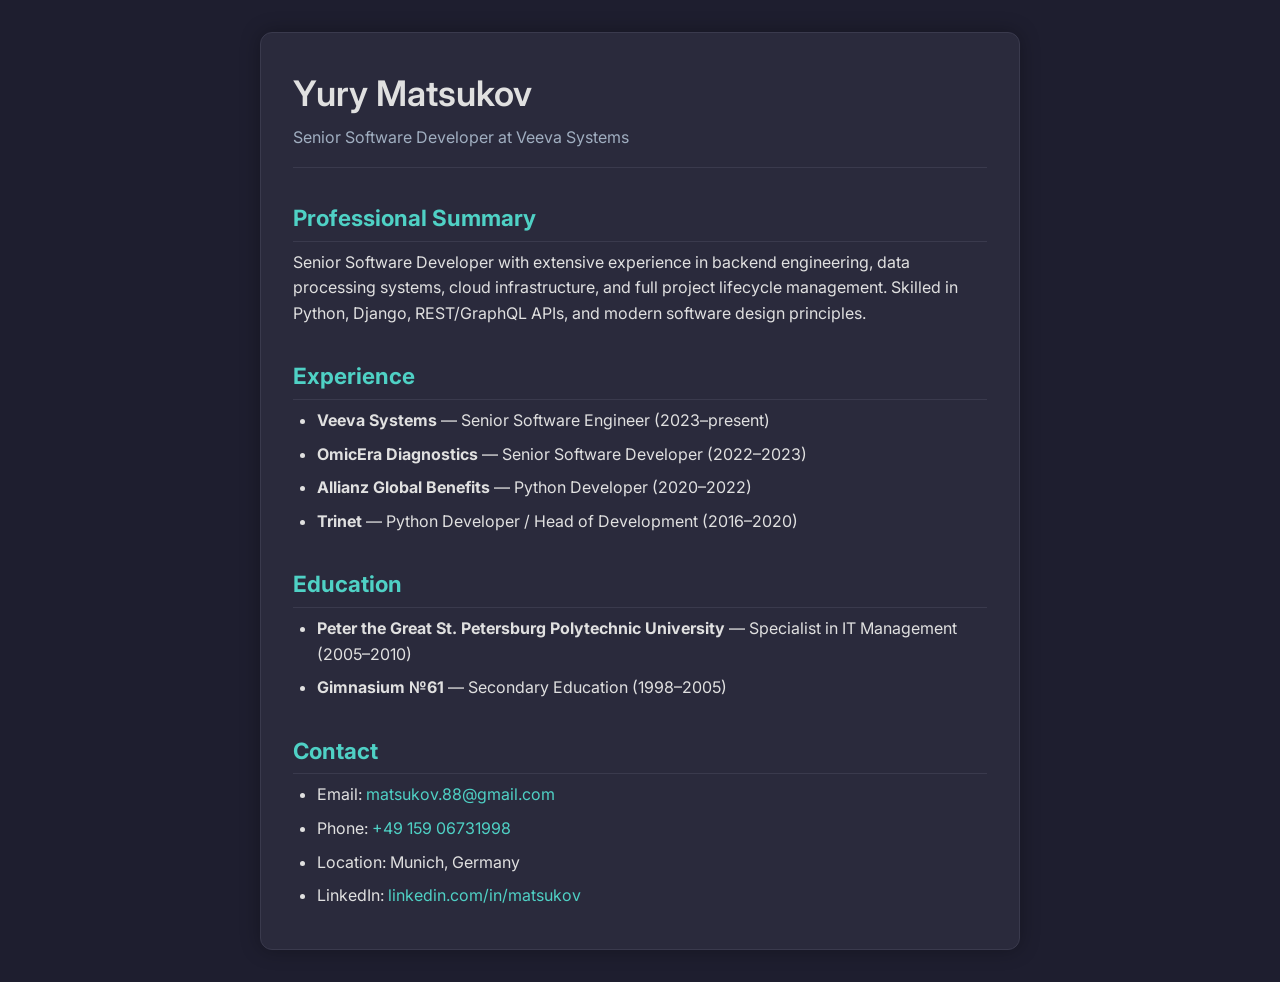
==== index.html @ fad74f07 "init" ====
<!DOCTYPE html>
<html lang="en">
<head>
  <meta charset="UTF-8" />
  <meta name="viewport" content="width=device-width, initial-scale=1.0"/>
  <title>Yury Matsukov</title>
  <link href="styles.css" rel="stylesheet"/>
</head>
<body>
  <div class="container">
    <header>
      <h1>Yury Matsukov</h1>
      <p class="subtitle">Senior Software Developer at Veeva Systems</p>
    </header>

    <section>
      <h2>Professional Summary</h2>
      <p>Senior Software Developer with extensive experience in backend engineering, data processing systems, cloud infrastructure, and full project lifecycle management. Skilled in Python, Django, REST/GraphQL APIs, and modern software design principles.</p>
    </section>

    <section>
      <h2>Experience</h2>
      <ul>
        <li><strong>Veeva Systems</strong> — Senior Software Engineer (2023–present)</li>
        <li><strong>OmicEra Diagnostics</strong> — Senior Software Developer (2022–2023)</li>
        <li><strong>Allianz Global Benefits</strong> — Python Developer (2020–2022)</li>
        <li><strong>Trinet</strong> — Python Developer / Head of Development (2016–2020)</li>
      </ul>
    </section>

    <section>
      <h2>Education</h2>
      <ul>
        <li><strong>Peter the Great St. Petersburg Polytechnic University</strong> — Specialist in IT Management (2005–2010)</li>
        <li><strong>Gimnasium №61</strong> — Secondary Education (1998–2005)</li>
      </ul>
    </section>

    <section>
      <h2>Contact</h2>
      <ul>
        <li>Email: <a href="mailto:matsukov.88@gmail.com">matsukov.88@gmail.com</a></li>
        <li>Phone: <a href="tel:+4915906731998">+49 159 06731998</a></li>
        <li>Location: Munich, Germany</li>
        <li>LinkedIn: <a href="https://www.linkedin.com/in/matsukov/" target="_blank">linkedin.com/in/matsukov</a></li>
      </ul>
    </section>
  </div>
</body>
</html>
---- styles.css ----
@import url('https://fonts.googleapis.com/css2?family=Inter:wght@400;600&display=swap');

:root {
  --bg-color: #1e1e2f;
  --text-color: #e0e0e0;
  --accent-color: #4fd1c5;
  --subtle-color: #a0aec0;
  --card-bg: #2a2a3c;
  --border-color: #3a3a4d;
}

* {
  box-sizing: border-box;
  margin: 0;
  padding: 0;
}

body {
  font-family: 'Inter', sans-serif;
  background-color: var(--bg-color);
  color: var(--text-color);
  line-height: 1.6;
  padding: 2rem;
}

.container {
  max-width: 760px;
  margin: auto;
  background: var(--card-bg);
  padding: 2rem;
  border-radius: 12px;
  box-shadow: 0 0 20px rgba(0, 0, 0, 0.3);
  border: 1px solid var(--border-color);
}

header {
  margin-bottom: 2rem;
  border-bottom: 1px solid var(--border-color);
  padding-bottom: 1rem;
}

h1 {
  font-size: 2.2rem;
  font-weight: 600;
  margin-bottom: 0.25rem;
}

.subtitle {
  font-size: 1rem;
  color: var(--subtle-color);
}

h2 {
  font-size: 1.4rem;
  margin-top: 2rem;
  margin-bottom: 0.5rem;
  color: var(--accent-color);
  border-bottom: 1px solid var(--border-color);
  padding-bottom: 0.3rem;
}

section ul {
  list-style-type: disc;
  margin-left: 1.5rem;
  margin-top: 0.5rem;
}

section p,
section ul li {
  margin-bottom: 0.5rem;
}

a {
  color: var(--accent-color);
  text-decoration: none;
}

a:hover {
  text-decoration: underline;
}
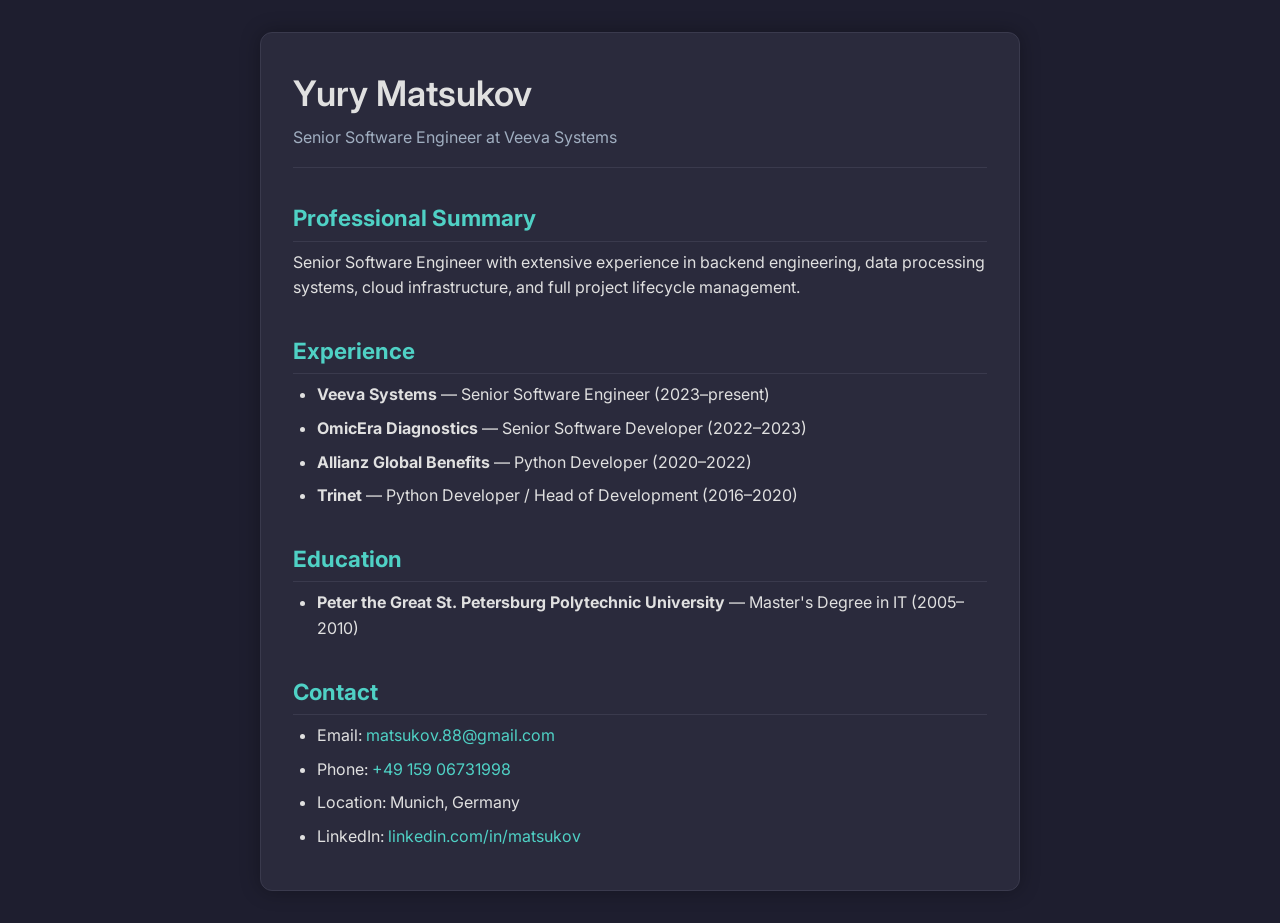
==== commit 22632b29: "Update index.html" ====
--- a/index.html
+++ b/index.html
@@ -10,12 +10,12 @@
   <div class="container">
     <header>
       <h1>Yury Matsukov</h1>
-      <p class="subtitle">Senior Software Developer at Veeva Systems</p>
+      <p class="subtitle">Senior Software Engineer at Veeva Systems</p>
     </header>
 
     <section>
       <h2>Professional Summary</h2>
-      <p>Senior Software Developer with extensive experience in backend engineering, data processing systems, cloud infrastructure, and full project lifecycle management. Skilled in Python, Django, REST/GraphQL APIs, and modern software design principles.</p>
+      <p>Senior Software Engineer with extensive experience in backend engineering, data processing systems, cloud infrastructure, and full project lifecycle management.</p>
     </section>
 
     <section>
@@ -31,8 +31,7 @@
     <section>
       <h2>Education</h2>
       <ul>
-        <li><strong>Peter the Great St. Petersburg Polytechnic University</strong> — Specialist in IT Management (2005–2010)</li>
-        <li><strong>Gimnasium №61</strong> — Secondary Education (1998–2005)</li>
+        <li><strong>Peter the Great St. Petersburg Polytechnic University</strong> — Master's Degree in IT (2005–2010)</li>
       </ul>
     </section>
 
